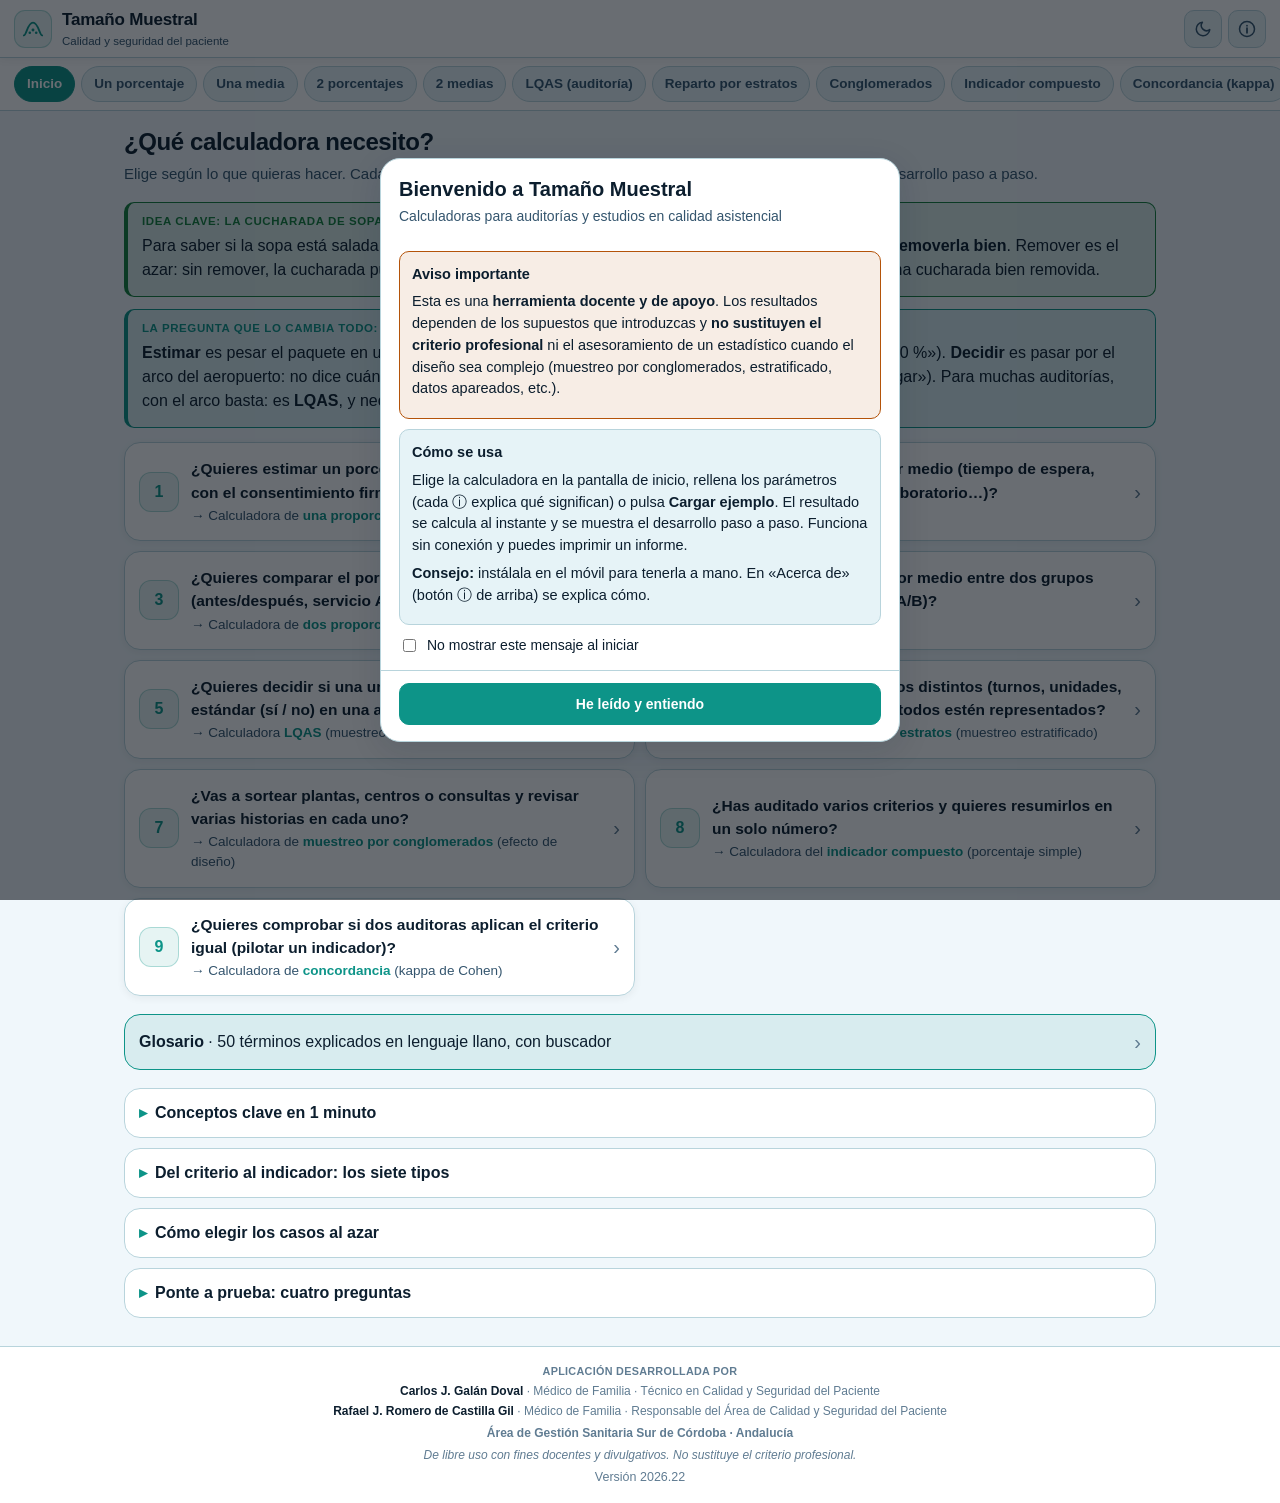
==== tamano-muestral/index.html @ edd91adb "Edición independiente 2026.13 Co-Authored-By: Claude Opus 5.5 <noreply@anthropic.com>" ====
<!DOCTYPE html>
<html lang="es">
<head>
  <meta charset="UTF-8" />
  <meta name="viewport" content="width=device-width, initial-scale=1.0" />
  <meta name="theme-color" content="#0d1b2a" id="meta-theme-color" />
  <meta name="mobile-web-app-capable" content="yes" />
  <meta name="apple-mobile-web-app-capable" content="yes" />
  <meta name="apple-mobile-web-app-status-bar-style" content="black-translucent" />
  <meta name="apple-mobile-web-app-title" content="Tamaño Muestral" />
  <meta name="description" content="Calculadoras de tamaño muestral para auditorías y estudios en calidad asistencial: proporciones, medias, comparación de grupos y LQAS" />
  <link rel="manifest" href="manifest.json" />
  <link rel="icon" type="image/png" sizes="32x32" href="favicon-32.png?v=1" />
  <link rel="icon" type="image/png" sizes="16x16" href="favicon-16.png?v=1" />
  <link rel="apple-touch-icon" href="icon-180.png?v=1" />
  <title>Tamaño Muestral · Calidad asistencial</title>
  <script>
    // Tema antes del primer pintado (evita parpadeo): preferencia guardada o del sistema
    (function () {
      var t = null; try { t = localStorage.getItem("ei-ind-tm-tammuestral-tema"); } catch (e) {}
      if (!t) t = (window.matchMedia && matchMedia("(prefers-color-scheme: dark)").matches) ? "oscuro" : "claro";
      document.documentElement.setAttribute("data-tema", t);
    })();
  </script>
  <link rel="stylesheet" href="styles.css?v=2026.22" />
</head>
<body>

  <header class="app-header">
    <a class="header-brand" href="#/" aria-label="Inicio">
      <span class="header-logo">
        <svg width="22" height="22" viewBox="0 0 24 24" fill="none" aria-hidden="true"><path d="M2 19c3 0 4-14 10-14s7 14 10 14" stroke="currentColor" stroke-width="2" stroke-linecap="round"/><circle cx="12" cy="13" r="1.6" fill="currentColor"/><circle cx="8.5" cy="16" r="1.4" fill="currentColor"/><circle cx="15.5" cy="16" r="1.4" fill="currentColor"/></svg>
      </span>
      <span>
        <span class="header-title">Tamaño Muestral</span>
        <span class="header-subtitle">Calidad y seguridad del paciente</span>
      </span>
    </a>
    <div class="header-actions">
      <button class="icon-btn" id="btn-tema" aria-label="Cambiar entre modo claro y oscuro" title="Modo claro / oscuro">
        <svg width="18" height="18" viewBox="0 0 24 24" fill="none" aria-hidden="true"><path d="M21 12.8A9 9 0 1 1 11.2 3a7 7 0 0 0 9.8 9.8z" stroke="currentColor" stroke-width="2" stroke-linejoin="round"/></svg>
      </button>
      <button class="icon-btn" id="btn-acerca" aria-label="Acerca de" title="Acerca de">
        <svg width="18" height="18" viewBox="0 0 24 24" fill="none" aria-hidden="true"><circle cx="12" cy="12" r="10" stroke="currentColor" stroke-width="2"/><path d="M12 11v6M12 7.5v.01" stroke="currentColor" stroke-width="2.4" stroke-linecap="round"/></svg>
      </button>
    </div>
  </header>

  <nav class="calc-nav" id="calc-nav" aria-label="Calculadoras"></nav>

  <main id="view" class="view" tabindex="-1"></main>

  <footer class="app-footer">
    <span class="autor-titulo">Aplicación desarrollada por</span>
    <span class="autor"><b>Carlos J. Galán Doval</b> · Médico de Familia · Técnico en Calidad y Seguridad del Paciente</span>
    <span class="autor"><b>Rafael J. Romero de Castilla Gil</b> · Médico de Familia · Responsable del Área de Calidad y Seguridad del Paciente</span>
    <span class="autor-area">Área de Gestión Sanitaria Sur de Córdoba · Andalucía</span>
    <span class="autor-uso">De libre uso con fines docentes y divulgativos. No sustituye el criterio profesional.</span>
    <span class="footer-version" id="footer-version"></span>
  </footer>

  <!-- MODAL BIENVENIDA -->
  <div class="modal-overlay" id="modal-bienvenida" hidden>
    <div class="modal" role="dialog" aria-modal="true" aria-labelledby="bienv-titulo">
      <div class="modal-header">
        <h2 id="bienv-titulo">Bienvenido a Tamaño Muestral</h2>
        <p class="modal-sub">Calculadoras para auditorías y estudios en calidad asistencial</p>
      </div>
      <div class="modal-body">
        <div class="modal-bloque modal-bloque--aviso">
          <strong>Aviso importante</strong>
          <p>Esta es una <b>herramienta docente y de apoyo</b>. Los resultados dependen de los supuestos que introduzcas y <b>no sustituyen el criterio profesional</b> ni el asesoramiento de un estadístico cuando el diseño sea complejo (muestreo por conglomerados, estratificado, datos apareados, etc.).</p>
        </div>
        <div class="modal-bloque">
          <strong>Cómo se usa</strong>
          <p>Elige la calculadora en la pantalla de inicio, rellena los parámetros (cada ⓘ explica qué significan) o pulsa <b>Cargar ejemplo</b>. El resultado se calcula al instante y se muestra el desarrollo paso a paso. Funciona sin conexión y puedes imprimir un informe.</p>
          <p><b>Consejo:</b> instálala en el móvil para tenerla a mano. En «Acerca de» (botón ⓘ de arriba) se explica cómo.</p>
        </div>
        <label class="modal-check"><input type="checkbox" id="modal-no-repetir" /> <span>No mostrar este mensaje al iniciar</span></label>
      </div>
      <div class="modal-footer"><button class="btn btn--primary" id="btn-bienv-ok">He leído y entiendo</button></div>
    </div>
  </div>

  <!-- MODAL ACERCA DE -->
  <div class="modal-overlay" id="modal-acerca" hidden>
    <div class="modal" role="dialog" aria-modal="true" aria-labelledby="acerca-titulo">
      <div class="modal-header">
        <h2 id="acerca-titulo">Acerca de Tamaño Muestral</h2>
        <button class="icon-btn modal-close" id="btn-acerca-cerrar" aria-label="Cerrar">✕</button>
      </div>
      <div class="modal-body">
        <p>Aplicación web (PWA) estática, sin dependencias externas y utilizable sin conexión, para calcular el tamaño de muestra necesario en estudios y auditorías de calidad asistencial.</p>
        <div class="modal-bloque">
          <strong>Fórmulas y referencias</strong>
          <ul>
            <li>Una proporción / una media: fórmula con z bilateral y corrección por población finita (Cochran, <i>Sampling Techniques</i>).</li>
            <li>Dos proporciones: Fleiss, Levin y Paik, <i>Statistical Methods for Rates and Proportions</i>, con corrección de continuidad opcional.</li>
            <li>Dos medias: fórmula clásica de comparación de medias con varianza común (Rosner, <i>Fundamentals of Biostatistics</i>).</li>
            <li>LQAS: Lemeshow y Taber, <i>World Health Stat Q</i> 1991; Robertson y Valadez, <i>Soc Sci Med</i> 2006. Distribución binomial (N desconocido) o hipergeométrica (N conocido).</li>
            <li>z: inversa de la normal estándar (algoritmo de Acklam con refinamiento, precisión mejor que 1e-9).</li>
          </ul>
        </div>
        <div class="modal-bloque">
          <strong>Otras herramientas</strong>
          <p>Forma parte de un conjunto de herramientas de calidad y seguridad del paciente. Si quieres conocer las demás, pide información a sus autores.</p>
        </div>
        <div class="modal-bloque modal-bloque--aviso">
          <strong>Limitaciones</strong>
          <p>Se asume muestreo aleatorio simple. Si el muestreo es por conglomerados o estratificado, multiplica por el efecto de diseño o consulta a un estadístico.</p>
        </div>
        <div class="modal-bloque" id="instalar-bloque">
          <strong>Instalar en el móvil o el ordenador</strong>
          <p class="instalada-msg">Ya estás usando la aplicación instalada.</p>
          <ul class="instalar-lista">
            <li><b>iPhone o iPad</b> (Safari): pulsa el botón <b>Compartir</b> (el cuadrado con una flecha hacia arriba) y elige <b>«Añadir a pantalla de inicio»</b>.</li>
            <li><b>Android</b> (Chrome): abre el menú <b>⋮</b> y elige <b>«Instalar aplicación»</b> o «Añadir a pantalla de inicio».</li>
            <li><b>Ordenador</b> (Chrome o Edge): pulsa el icono de instalar que aparece a la derecha de la barra de direcciones.</li>
          </ul>
          <p>Una vez instalada se abre como una app más y <b>funciona sin conexión</b>.</p>
          <button type="button" class="btn btn--primary" id="btn-instalar" hidden>Instalar ahora</button>
        </div>
        <div class="modal-bloque">
          <strong>Historial de versiones</strong>
          <div id="historial-versiones"></div>
        </div>
        <p class="about-version" id="about-version"></p>
        <div class="about-credit">
          <span class="autor-titulo">Aplicación desarrollada por</span>
          <span class="autor"><b>Carlos J. Galán Doval</b> · Médico de Familia · Técnico en Calidad y Seguridad del Paciente</span>
          <span class="autor"><b>Rafael J. Romero de Castilla Gil</b> · Médico de Familia · Responsable del Área de Calidad y Seguridad del Paciente</span>
          <span class="autor-area">Área de Gestión Sanitaria Sur de Córdoba · Andalucía</span>
          <span class="autor-uso">De libre uso con fines docentes y divulgativos. No sustituye el criterio profesional.</span>
        </div>
      </div>
    </div>
  </div>

  <!-- MODAL NOVEDADES (tras actualizar) -->
  <div class="modal-overlay" id="modal-novedades" hidden>
    <div class="modal" role="dialog" aria-modal="true" aria-labelledby="novedades-titulo">
      <div class="modal-header">
        <h2 id="novedades-titulo">Tamaño Muestral se ha actualizado</h2>
        <p class="modal-sub" id="novedades-sub">Esto es lo nuevo</p>
      </div>
      <div class="modal-body" id="novedades-body"></div>
      <div class="modal-footer"><button class="btn btn--primary" id="btn-novedades-ok">Entendido</button></div>
    </div>
  </div>

  <script src="stats.js?v=2026.22"></script>
  <script src="app.js?v=2026.22"></script>
</body>
</html>
---- tamano-muestral/styles.css ----
/* ============================================================
   styles.css — Tamaño Muestral
   Tokens y paleta heredados de DosisPed. Móvil primero (360 px).
   Tema: html[data-tema="claro|oscuro"] (por defecto el del sistema, ver index.html)
   ============================================================ */

:root {
  --bg: #f0f7fb; --bg-2: #ffffff; --bg-3: #e6f3f7; --bg-4: #d4e8ef;
  --border: #b8d4dc; --border-lite: #9bbfca;
  --cyan: #0d9488; --cyan-dim: rgba(13,148,136,.10); --cyan-glow: rgba(13,148,136,.28);
  --green: #15803d; --green-dim: rgba(21,128,61,.10);
  --amber: #b45309; --amber-dim: rgba(180,83,9,.10);
  --red: #be123c; --red-dim: rgba(190,18,60,.08);
  --pink: #be185d;
  --text-1: #0c1e2e; --text-2: #34556e; --text-3: #607c92;
  --radius: 10px; --radius-lg: 16px;
  --font: -apple-system, BlinkMacSystemFont, "Inter", "Segoe UI", Roboto, Helvetica, Arial, sans-serif;
  --mono: ui-monospace, "SF Mono", "JetBrains Mono", Menlo, Consolas, monospace;
  --shadow: 0 8px 32px rgba(13,27,42,.12); --shadow-sm: 0 2px 8px rgba(13,27,42,.06);
  --header-h: 58px;
}
:root[data-tema="oscuro"] {
  --bg: #0d1b2a; --bg-2: #142535; --bg-3: #1b3145; --bg-4: #234058;
  --border: #2d4761; --border-lite: #3f5e80;
  --cyan: #2dd4bf; --cyan-dim: rgba(45,212,191,.13); --cyan-glow: rgba(45,212,191,.32);
  --green: #4ade80; --green-dim: rgba(74,222,128,.13);
  --amber: #fbbf24; --amber-dim: rgba(251,191,36,.13);
  --red: #fb7185; --red-dim: rgba(251,113,133,.13);
  --pink: #f472b6;
  --text-1: #e6f0fa; --text-2: #8fb1ce; --text-3: #6f8fa8;
  --shadow: 0 8px 32px rgba(0,0,0,.5); --shadow-sm: 0 2px 8px rgba(0,0,0,.3);
}

* { box-sizing: border-box; -webkit-tap-highlight-color: transparent; }
html { -webkit-text-size-adjust: 100%; }
body { margin: 0; background: var(--bg); color: var(--text-1); font-family: var(--font); font-size: 16px; line-height: 1.5; min-height: 100vh; display: flex; flex-direction: column; }
[hidden] { display: none !important; }
button { font-family: inherit; cursor: pointer; }
h1, h2, h3 { line-height: 1.25; margin: 0; }
a { color: var(--cyan); }

/* ---------- Header ---------- */
.app-header { position: sticky; top: 0; z-index: 30; height: var(--header-h); padding: 0 14px; padding-top: env(safe-area-inset-top); display: flex; align-items: center; justify-content: space-between; gap: 8px; background: var(--bg-2); border-bottom: 1px solid var(--border); box-shadow: var(--shadow-sm); }
.header-brand { display: flex; align-items: center; gap: 10px; text-decoration: none; color: var(--text-1); min-width: 0; }
.header-logo { width: 38px; height: 38px; flex: none; display: grid; place-items: center; border-radius: 11px; background: var(--cyan-dim); color: var(--cyan); border: 1px solid var(--cyan-glow); }
.header-title { display: block; font-weight: 800; font-size: 17px; letter-spacing: -.2px; }
.header-subtitle { display: block; font-size: 11.5px; color: var(--text-2); white-space: nowrap; overflow: hidden; text-overflow: ellipsis; }
.header-actions { display: flex; gap: 6px; }
.icon-btn { width: 38px; height: 38px; display: grid; place-items: center; border-radius: 10px; border: 1px solid var(--border); background: var(--bg-3); color: var(--text-2); font-size: 16px; }
.icon-btn:hover { color: var(--cyan); border-color: var(--cyan); }

/* ---------- Navegación entre calculadoras ---------- */
.calc-nav { display: flex; gap: 6px; overflow-x: auto; padding: 8px 14px; background: var(--bg-2); border-bottom: 1px solid var(--border); scrollbar-width: none; }
.calc-nav::-webkit-scrollbar { display: none; }
.calc-nav a { flex: none; padding: 7px 12px; border-radius: 999px; font-size: 13.5px; font-weight: 600; text-decoration: none; color: var(--text-2); background: var(--bg-3); border: 1px solid var(--border); white-space: nowrap; }
.calc-nav a.active { background: var(--cyan); color: #fff; border-color: var(--cyan); }
:root[data-tema="oscuro"] .calc-nav a.active { color: #06231f; }

/* ---------- Vista ---------- */
.view { flex: 1; width: 100%; max-width: 1060px; margin: 0 auto; padding: 16px 14px 28px; outline: none; }
.app-footer { padding: 16px 16px calc(16px + env(safe-area-inset-bottom)); text-align: center; font-size: 12px; color: var(--text-3); border-top: 1px solid var(--border); background: var(--bg-2); }

.page-title { font-size: 24px; font-weight: 800; letter-spacing: -.4px; }
.page-lead { color: var(--text-2); margin: 6px 0 16px; font-size: 15px; }

/* ---------- Inicio ---------- */
.guide { display: grid; gap: 10px; }
.guide-card { display: flex; gap: 12px; align-items: center; text-decoration: none; color: var(--text-1); padding: 14px; background: var(--bg-2); border: 1px solid var(--border); border-radius: var(--radius-lg); box-shadow: var(--shadow-sm); transition: border-color .15s, transform .1s; }
.guide-card:hover { border-color: var(--cyan); }
.guide-card:active { transform: scale(.99); }
.guide-num { flex: none; width: 40px; height: 40px; border-radius: 12px; display: grid; place-items: center; font-weight: 800; background: var(--cyan-dim); color: var(--cyan); border: 1px solid var(--cyan-glow); }
.guide-q { font-weight: 700; font-size: 15.5px; }
.guide-a { font-size: 13.5px; color: var(--text-2); margin-top: 2px; }
.guide-a b { color: var(--cyan); }
.guide-go { margin-left: auto; color: var(--text-3); font-size: 20px; }
@media (min-width: 720px) { .guide { grid-template-columns: 1fr 1fr; } }

.glossary { margin-top: 18px; }

/* ---------- Tarjetas / bloques ---------- */
.card { background: var(--bg-2); border: 1px solid var(--border); border-radius: var(--radius-lg); padding: 14px; box-shadow: var(--shadow-sm); }
.intro { margin: 12px 0; display: grid; gap: 8px; }
.intro p { margin: 0; font-size: 14.5px; color: var(--text-2); }
.intro b { color: var(--text-1); }
.toolbar { display: flex; flex-wrap: wrap; gap: 8px; margin: 12px 0; }

.btn { padding: 10px 14px; border-radius: 10px; border: 1px solid var(--border-lite); background: var(--bg-2); color: var(--text-1); font-weight: 600; font-size: 14px; min-height: 42px; }
.btn:hover { border-color: var(--cyan); color: var(--cyan); }
.btn--primary { background: var(--cyan); border-color: var(--cyan); color: #fff; }
.btn--primary:hover { color: #fff; filter: brightness(1.08); }
:root[data-tema="oscuro"] .btn--primary { color: #06231f; }
:root[data-tema="oscuro"] .btn--primary:hover { color: #06231f; }
.btn--ghost { background: transparent; }

details.gloss, details.steps { background: var(--bg-2); border: 1px solid var(--border); border-radius: var(--radius-lg); }
details > summary { cursor: pointer; padding: 12px 14px; font-weight: 700; list-style: none; display: flex; align-items: center; gap: 8px; }
details > summary::-webkit-details-marker { display: none; }
details > summary::before { content: "▸"; color: var(--cyan); transition: transform .15s; }
details[open] > summary::before { transform: rotate(90deg); }
.gloss-body { padding: 0 14px 12px; font-size: 14px; color: var(--text-2); }
.gloss-body dt { font-weight: 700; color: var(--text-1); margin-top: 8px; }
.gloss-body dd { margin: 0; }

/* ---------- Layout calculadora ---------- */
.calc-grid { display: grid; grid-template-columns: minmax(0, 1fr); gap: 14px; }
.calc-grid > * { min-width: 0; }
@media (min-width: 900px) {
  .calc-grid { grid-template-columns: minmax(340px, 440px) minmax(0, 1fr); align-items: start; }
  .calc-result-col { position: sticky; top: calc(var(--header-h) + 62px); }
}

.field { padding: 12px 0; border-bottom: 1px dashed var(--border); }
.field:last-of-type { border-bottom: 0; }
.field-head { display: flex; align-items: center; gap: 6px; margin-bottom: 6px; }
.field-label { font-weight: 700; font-size: 14.5px; }
.field-opt { font-weight: 500; font-size: 12px; color: var(--text-3); }
.info-btn { width: 24px; height: 24px; border-radius: 50%; border: 1px solid var(--border-lite); background: var(--bg-3); color: var(--cyan); font-size: 13px; font-weight: 700; line-height: 1; padding: 0; }
.info-btn[aria-expanded="true"] { background: var(--cyan); color: #fff; border-color: var(--cyan); }
.help { margin: 0 0 8px; padding: 9px 11px; font-size: 13.5px; color: var(--text-2); background: var(--cyan-dim); border-left: 3px solid var(--cyan); border-radius: 6px; }

.input-wrap { display: flex; align-items: stretch; border: 1.5px solid var(--border-lite); border-radius: 10px; background: var(--bg); overflow: hidden; }
.input-wrap:focus-within { border-color: var(--cyan); box-shadow: 0 0 0 3px var(--cyan-glow); }
.input-wrap.invalid { border-color: var(--red); }
.input-wrap input { flex: 1; min-width: 0; padding: 11px 12px; border: 0; outline: 0; background: transparent; color: var(--text-1); font: 600 18px var(--font); }
.input-unit { display: grid; place-items: center; padding: 0 12px; color: var(--text-3); font-size: 13.5px; background: var(--bg-3); border-left: 1px solid var(--border); white-space: nowrap; }
.quick { display: flex; flex-wrap: wrap; gap: 6px; margin-top: 8px; }
.chip { padding: 6px 12px; border-radius: 999px; border: 1px solid var(--border-lite); background: var(--bg-3); color: var(--text-2); font-size: 13.5px; font-weight: 600; min-height: 34px; }
.chip.active { background: var(--cyan); border-color: var(--cyan); color: #fff; }
:root[data-tema="oscuro"] .chip.active { color: #06231f; }
.chip--accent { border-color: var(--cyan); color: var(--cyan); }
.seg { display: flex; border: 1.5px solid var(--border-lite); border-radius: 10px; overflow: hidden; }
.seg button { flex: 1; padding: 10px 8px; border: 0; background: var(--bg); color: var(--text-2); font-weight: 600; font-size: 14px; }
.seg button + button { border-left: 1px solid var(--border-lite); }
.seg button.active { background: var(--cyan); color: #fff; }
:root[data-tema="oscuro"] .seg button.active { color: #06231f; }
.check { display: flex; gap: 10px; align-items: center; font-weight: 600; font-size: 14.5px; cursor: pointer; }
.check input { width: 20px; height: 20px; accent-color: var(--cyan); }

.minibar { position: sticky; bottom: 0; margin: 10px -14px -14px; padding: 10px 14px; display: flex; justify-content: space-between; align-items: center; gap: 10px; background: var(--cyan); color: #fff; border-radius: 0 0 var(--radius-lg) var(--radius-lg); font-weight: 700; border: 0; width: calc(100% + 28px); text-align: left; font-size: 15px; }
:root[data-tema="oscuro"] .minibar { color: #06231f; }
.minibar .mb-val { font-size: 22px; font-weight: 800; }
@media (min-width: 900px) { .minibar { display: none; } }

/* ---------- Resultado ---------- */
.result-card { padding: 18px 16px; text-align: center; border-radius: var(--radius-lg); border: 1px solid var(--cyan-glow); background: linear-gradient(160deg, var(--cyan-dim), var(--bg-2)); box-shadow: var(--shadow-sm); }
.res-label { font-size: 13px; text-transform: uppercase; letter-spacing: .6px; color: var(--text-2); font-weight: 700; }
.res-big { font-size: 56px; font-weight: 800; color: var(--cyan); line-height: 1.1; letter-spacing: -1px; margin: 4px 0; font-variant-numeric: tabular-nums; }
.res-sub { color: var(--text-2); font-size: 14px; }
.extras { display: flex; flex-wrap: wrap; justify-content: center; gap: 8px; margin-top: 12px; }
.extra { padding: 6px 12px; border-radius: 10px; background: var(--bg-2); border: 1px solid var(--border); font-size: 13px; color: var(--text-2); }
.extra b { color: var(--text-1); font-size: 15px; }
.interp { margin: 12px 0; padding: 12px 14px; border-radius: var(--radius); background: var(--green-dim); border-left: 4px solid var(--green); font-size: 15px; }
.warn { margin: 8px 0; padding: 10px 12px; border-radius: var(--radius); background: var(--amber-dim); border-left: 4px solid var(--amber); font-size: 14px; }
.note { margin: 8px 0; padding: 10px 12px; border-radius: var(--radius); background: var(--cyan-dim); border-left: 4px solid var(--cyan); font-size: 14px; color: var(--text-2); }
.error-box { padding: 14px; border-radius: var(--radius-lg); background: var(--red-dim); border: 1px solid var(--red); color: var(--text-1); font-size: 14.5px; }
.error-box ul { margin: 6px 0 0; padding-left: 20px; }
.placeholder-box { padding: 24px 14px; text-align: center; color: var(--text-3); border: 1.5px dashed var(--border-lite); border-radius: var(--radius-lg); }

.steps-body { padding: 0 14px 14px; }
.steps-body ol { margin: 0; padding-left: 22px; display: grid; grid-template-columns: minmax(0, 1fr); gap: 12px; }
.steps-body li::marker { color: var(--cyan); font-weight: 700; }
.step-t { font-weight: 700; margin-bottom: 4px; }
.formula { font-family: var(--mono); font-size: 13.5px; background: var(--bg-3); border: 1px solid var(--border); border-radius: 8px; padding: 7px 10px; margin: 4px 0; overflow-x: auto; white-space: pre-wrap; }
@media (max-width: 480px) { .formula { font-size: 12.5px; padding: 6px 8px; } }
.step-note { font-size: 13.5px; color: var(--text-2); margin-top: 4px; }
.table-wrap { overflow-x: auto; }
table.mini { border-collapse: collapse; font-size: 13.5px; width: 100%; }
table.mini th, table.mini td { padding: 5px 8px; border-bottom: 1px solid var(--border); text-align: right; }
table.mini th:first-child, table.mini td:first-child { text-align: left; }
table.mini tr.sel { background: var(--cyan-dim); font-weight: 700; }

/* ---------- Explicado fácil (cajas como las del tema del curso) ---------- */
.box { margin: 12px 0; padding: 10px 14px; border-radius: var(--radius); border: 1px solid var(--border); border-left-width: 4px; background: var(--bg-2); }
.box p { margin: 4px 0; }
.box-tag { display: block; font-size: 11.5px; font-weight: 800; letter-spacing: .6px; text-transform: uppercase; margin-bottom: 2px; }
.box--idea { background: var(--green-dim); border-color: var(--green); }
.box--idea .box-tag { color: var(--green); }
.box--trampa { background: var(--amber-dim); border-color: var(--amber); }
.box--trampa .box-tag { color: var(--amber); }
.box--practica { background: var(--cyan-dim); border-color: var(--cyan); }
.box--practica .box-tag { color: var(--cyan); }
.box--ejemplo { background: var(--bg-3); border-color: var(--text-3); }
.box--ejemplo .box-tag { color: var(--text-2); }
.box .formula { margin: 6px 0; }
details.facil { margin: 0 0 14px; background: var(--bg-2); border: 1px solid var(--border); border-radius: var(--radius-lg); }
.facil-body { padding: 0 14px 12px; font-size: 14.5px; }
.facil-body h3 { font-size: 15.5px; margin: 14px 0 6px; }
.facil-body ul, .facil-body ol { padding-left: 20px; margin: 6px 0; }
.facil-body li + li { margin-top: 4px; }
table.facil-tabla td, table.facil-tabla th { text-align: left; vertical-align: top; }
.antes { margin: 6px 0 14px; }
.home-gloss + .home-gloss, .glossary details + details { margin-top: 10px; }

/* ---------- Semáforo LQAS ---------- */
.semaforo { display: grid; grid-template-columns: minmax(0, 1fr) minmax(0, 1fr); gap: 8px; margin: 12px 0; }
.sem { display: flex; gap: 10px; align-items: center; padding: 10px 12px; border-radius: var(--radius); border: 1px solid var(--border); background: var(--bg-2); }
.sem b { display: block; font-size: 15px; }
.sem span:not(.sem-luz) { font-size: 13px; color: var(--text-2); }
.sem-luz { flex: none; width: 22px; height: 22px; border-radius: 50%; }
.sem--verde { border-color: var(--green); background: var(--green-dim); }
.sem--verde .sem-luz { background: var(--green); box-shadow: 0 0 0 4px var(--green-dim); }
.sem--rojo { border-color: var(--red); background: var(--red-dim); }
.sem--rojo .sem-luz { background: var(--red); box-shadow: 0 0 0 4px var(--red-dim); }
@media (max-width: 420px) { .semaforo { grid-template-columns: minmax(0, 1fr); } }

/* ---------- Indicador compuesto ---------- */
.cmp-row { padding: 10px; margin: 8px 0; border: 1px solid var(--border); border-radius: var(--radius); background: var(--bg-3); }
.cmp-row-head { display: flex; gap: 8px; align-items: center; }
.cmp-num { flex: none; width: 24px; height: 24px; display: grid; place-items: center; border-radius: 50%; background: var(--cyan); color: #fff; font-size: 13px; font-weight: 800; }
:root[data-tema="oscuro"] .cmp-num { color: #06231f; }
.cmp-nom { flex: 1; min-width: 0; padding: 8px 10px; border: 1.5px solid var(--border-lite); border-radius: 8px; background: var(--bg); color: var(--text-1); font: 600 15px var(--font); }
.cmp-del { flex: none; width: 32px; height: 32px; }
.cmp-nums { display: grid; grid-template-columns: minmax(0, 1fr) minmax(0, 1fr); gap: 8px; margin-top: 8px; }
.cmp-nums label { display: grid; gap: 3px; font-size: 12.5px; color: var(--text-2); font-weight: 600; }
.cmp-nums input { width: 100%; padding: 8px 10px; border: 1.5px solid var(--border-lite); border-radius: 8px; background: var(--bg); color: var(--text-1); font: 700 17px var(--font); }
.cmp-in:focus { outline: none; border-color: var(--cyan); box-shadow: 0 0 0 3px var(--cyan-glow); }
.input-wrap .cmp-in { flex: 1; min-width: 0; padding: 11px 12px; border: 0; background: transparent; color: var(--text-1); font: 600 18px var(--font); box-shadow: none; }
.cmp-add { width: 100%; margin-top: 4px; }
.cmp-bars { display: grid; gap: 12px; margin-top: 8px; }
.cmp-bar-top { display: flex; justify-content: space-between; gap: 10px; font-size: 14px; }
.cmp-track { position: relative; height: 12px; margin: 5px 0 3px; border-radius: 999px; background: var(--bg-3); border: 1px solid var(--border); }
.cmp-fill { height: 100%; border-radius: 999px; background: var(--cyan); }
.cmp-bar--flojo .cmp-fill { background: var(--amber); }
.cmp-bar--flojo .cmp-bar-top b { color: var(--amber); }
.cmp-mark { position: absolute; top: -4px; bottom: -4px; width: 2px; background: var(--text-1); }
.cmp-bar-sub { font-size: 12.5px; color: var(--text-3); }

/* ---------- Ponte a prueba ---------- */
.quiz-q + .quiz-q { margin-top: 14px; padding-top: 12px; border-top: 1px dashed var(--border); }
.quiz-q p { margin: 4px 0 8px; color: var(--text-1); }
.quiz-o { display: block; width: 100%; text-align: left; margin: 6px 0; padding: 9px 12px; border-radius: 10px; border: 1.5px solid var(--border-lite); background: var(--bg); color: var(--text-1); font: 600 14px var(--font); cursor: pointer; }
.quiz-o--ok { border-color: var(--green); background: var(--green-dim); }
.quiz-o--mal { border-color: var(--red); background: var(--red-dim); }
.quiz-fb { padding: 8px 10px; border-radius: 8px; background: var(--bg-3); font-size: 14px; }

/* ---------- Tabla de consulta exacta ---------- */
details.tabla-exacta { margin-top: 14px; }
.seg--tabla { margin: 10px 0; }
.seg--tabla button { font-size: 13px; padding: 9px 6px; }
.tabla-te { width: auto; min-width: 100%; font-size: 13px; }
.tabla-te th, .tabla-te td { text-align: center !important; padding: 3px 4px; white-space: nowrap; }
.tabla-te tbody th, .tabla-te .te-esq { position: sticky; left: 0; z-index: 1; background: var(--bg-2); text-align: left !important; }
.tabla-te .te-esq { font-size: 11.5px; white-space: normal; min-width: 76px; }
.te-celda { border: 0; background: transparent; color: var(--text-1); font: 600 13px var(--font); padding: 4px 6px; border-radius: 6px; cursor: pointer; font-variant-numeric: tabular-nums; }
.te-celda:hover, .te-celda:focus-visible { background: var(--cyan-dim); outline: none; }
.te-sel { background: var(--amber-dim); }
.te-sel .te-celda { color: var(--amber); font-weight: 800; }
.te-vacia { color: var(--text-3); }

/* ---------- Ya tengo los resultados ---------- */
.analisis { margin-top: 14px; }
.an-titulo { font-size: 18px; margin: 0 0 4px; }
.an-intro { margin: 0 0 10px; font-size: 14px; color: var(--text-2); }
.an-campos { display: grid; grid-template-columns: repeat(auto-fit, minmax(140px, 1fr)); gap: 10px; margin-bottom: 10px; }
.an-campo { display: grid; gap: 4px; font-size: 13px; font-weight: 600; color: var(--text-2); }
.an-campo input { width: 100%; padding: 10px 12px; border: 1.5px solid var(--border-lite); border-radius: 10px; background: var(--bg); color: var(--text-1); font: 700 18px var(--font); }
.an-campo input:focus { outline: none; border-color: var(--cyan); box-shadow: 0 0 0 3px var(--cyan-glow); }
.an-sem { display: flex; gap: 12px; align-items: center; margin: 10px 0; padding: 12px 14px; border-radius: var(--radius); border: 2px solid var(--border); }
.an-sem b { display: block; font-size: 16px; }
.an-sem span:not(.sem-luz) { font-size: 13.5px; color: var(--text-2); }
.an-sem .sem-luz { width: 28px; height: 28px; }
.an-sem--verde { border-color: var(--green); background: var(--green-dim); }
.an-sem--verde .sem-luz { background: var(--green); box-shadow: 0 0 0 5px var(--green-dim); }
.an-sem--rojo { border-color: var(--red); background: var(--red-dim); }
.an-sem--rojo .sem-luz { background: var(--red); box-shadow: 0 0 0 5px var(--red-dim); }
.an-sem--gris { border-color: var(--amber); background: var(--amber-dim); }
.an-sem--gris .sem-luz { background: var(--amber); box-shadow: 0 0 0 5px var(--amber-dim); }
.an-res { text-align: center; padding: 10px; border-radius: var(--radius); background: var(--bg-3); border: 1px solid var(--border); }
.an-res-big { font-size: 40px; font-weight: 800; color: var(--cyan); line-height: 1.1; }
.an-ic { margin-top: 4px; font-size: 15px; }
.an-frase { margin: 10px 0; padding: 10px 14px; border-radius: var(--radius); border: 1px dashed var(--cyan); background: var(--cyan-dim); }
.an-frase .box-tag { color: var(--cyan); }
.an-frase p { margin: 4px 0 0; font-style: italic; }
body.ver-informe .an-vacio { display: none; }
.cmp-nums--1 { grid-template-columns: minmax(0, 1fr); }
.sorteo-estrato { margin: 12px 0 0; font-size: 14px; }
.kappa-tabla th, .kappa-tabla td { text-align: center !important; }
.kappa-tabla tbody th { text-align: left !important; }
.kap-si { background: var(--green-dim); font-weight: 800; }
.kap-no { background: var(--amber-dim); font-weight: 800; }
/* Instalar */
.instalar-lista { margin: 6px 0; padding-left: 20px; }
.instalar-lista li + li { margin-top: 4px; }
.instalada-msg { display: none; font-weight: 700; color: var(--green); }
#instalar-bloque.instalada .instalada-msg { display: block; }
#instalar-bloque.instalada .instalar-lista, #instalar-bloque.instalada .instalar-lista + p { display: none; }

/* ---------- Glosario ---------- */
.glos-buscar { margin: 12px 0 4px; }
.glos-buscar input { flex: 1; min-width: 0; padding: 12px 14px; border: 0; outline: 0; background: transparent; color: var(--text-1); font: 600 16px var(--font); }
.glos-lista { margin: 8px 0 0; display: grid; gap: 8px; }
.glos-item { padding: 10px 14px; border-radius: var(--radius); background: var(--bg-2); border: 1px solid var(--border); }
.glos-item dt { font-weight: 800; color: var(--text-1); }
.glos-item dd { margin: 3px 0 0; color: var(--text-2); font-size: 14.5px; }
.glos-link { white-space: nowrap; font-weight: 700; color: var(--cyan); text-decoration: none; }
.glos-portada { display: flex; justify-content: space-between; align-items: center; gap: 10px; margin: 18px 0 0; padding: 12px 14px; border-radius: var(--radius-lg); border: 1.5px solid var(--cyan); background: var(--cyan-dim); color: var(--text-1); text-decoration: none; }

/* ---------- Sorteo ---------- */
.sorteo .toolbar { margin: 8px 0 0; }
.sorteo-nums { font: 600 15px var(--mono); line-height: 1.7; margin: 10px 0 4px; padding: 8px 10px; background: var(--bg-3); border-radius: 8px; border: 1px solid var(--border); }

.chart-card { margin: 12px 0; padding: 12px; background: var(--bg-2); border: 1px solid var(--border); border-radius: var(--radius-lg); }
.chart-card h3 { font-size: 15px; margin-bottom: 4px; }
.chart-card p { margin: 6px 0 0; font-size: 13px; color: var(--text-2); }
svg.oc { width: 100%; max-width: 520px; margin: 0 auto; height: auto; display: block; }
svg.oc .grid { stroke: var(--border); stroke-width: 1; }
svg.oc .axis-t { fill: var(--text-3); font: 11px var(--font); }
svg.oc .curve { fill: none; stroke: var(--cyan); stroke-width: 3; stroke-linejoin: round; }
svg.oc .mark-l { stroke: var(--red); stroke-dasharray: 4 3; stroke-width: 1.5; }
svg.oc .mark-u { stroke: var(--green); stroke-dasharray: 4 3; stroke-width: 1.5; }
svg.oc .pt-l { fill: var(--red); } svg.oc .pt-u { fill: var(--green); }
svg.oc .lbl-l { fill: var(--red); font: 700 11px var(--font); }
svg.oc .lbl-u { fill: var(--green); font: 700 11px var(--font); }

.print-only { display: none; }

/* ---------- Modales ---------- */
.modal-overlay { position: fixed; inset: 0; z-index: 100; background: rgba(5,12,20,.6); display: flex; align-items: center; justify-content: center; padding: 14px; }
.modal { width: 100%; max-width: 520px; max-height: 92vh; display: flex; flex-direction: column; background: var(--bg-2); border: 1px solid var(--border); border-radius: 20px; box-shadow: var(--shadow); overflow: hidden; }
.modal-header { position: relative; padding: 18px 18px 10px; }
.modal-header h2 { font-size: 20px; padding-right: 36px; }
.modal-sub { margin: 4px 0 0; color: var(--text-2); font-size: 14px; }
.modal-close { position: absolute; top: 12px; right: 12px; }
.modal-body { padding: 4px 18px 14px; overflow-y: auto; font-size: 14.5px; }
.modal-body p { margin: 6px 0; }
.modal-body ul { margin: 6px 0; padding-left: 20px; }
.modal-bloque { margin: 10px 0; padding: 12px; border-radius: var(--radius); background: var(--bg-3); border: 1px solid var(--border); }
.modal-bloque--aviso { background: var(--amber-dim); border-color: var(--amber); }
.modal-check { display: flex; gap: 8px; align-items: center; font-size: 14px; margin-top: 8px; }
.modal-footer { padding: 12px 18px 16px; border-top: 1px solid var(--border); }
.modal-footer .btn { width: 100%; }
.about-version, .footer-version { color: var(--text-3); font-size: 12.5px; }
.footer-version { display: block; margin-top: 4px; }
.version-item + .version-item { margin-top: 10px; padding-top: 10px; border-top: 1px dashed var(--border); }
.version-cab { display: flex; flex-wrap: wrap; justify-content: space-between; gap: 4px 10px; align-items: baseline; }
.version-tag { font-size: 12px; color: var(--text-3); white-space: nowrap; }
.version-item ul { margin: 6px 0 0; padding-left: 20px; font-size: 13.5px; color: var(--text-2); }
.version-item li + li { margin-top: 3px; }
.update-banner { position: fixed; left: 50%; bottom: calc(18px + env(safe-area-inset-bottom)); transform: translateX(-50%); z-index: 9999; display: flex; gap: 12px; align-items: center; max-width: calc(100vw - 32px); padding: 10px 12px 10px 18px; border-radius: 999px; background: var(--cyan); color: #fff; font-weight: 700; font-size: 14.5px; box-shadow: 0 8px 24px rgba(0,0,0,.3); white-space: nowrap; }
.update-banner button { border: 1px solid rgba(255,255,255,.4); background: rgba(255,255,255,.22); color: inherit; border-radius: 999px; padding: 6px 14px; font-weight: 800; font-size: 14px; cursor: pointer; }
:root[data-tema="oscuro"] .update-banner { color: #06231f; }
:root[data-tema="oscuro"] .update-banner button { border-color: rgba(0,0,0,.25); background: rgba(0,0,0,.12); }
.about-credit { margin-top: 12px; padding-top: 10px; border-top: 1px solid var(--border); color: var(--text-2); font-size: 13.5px; }
/* Autoría: una línea por autor, el área común y el aviso de uso */
.autor-titulo, .autor, .autor-area, .autor-uso { display: block; }
.autor-titulo { font-size: .9em; letter-spacing: .3px; text-transform: uppercase; font-weight: 700; margin-bottom: 3px; }
.autor + .autor { margin-top: 2px; }
.autor b { color: var(--text-1); }
.autor-area { margin-top: 4px; font-weight: 600; }
.autor-uso { margin-top: 4px; font-style: italic; }
.app-footer .autor-titulo, .app-footer .autor, .app-footer .autor-area { line-height: 1.5; }

/* ---------- Impresión ---------- */
/* ---------- Vista «Ver informe» (mismo aspecto que el impreso, en pantalla) ---------- */
.informe-only { display: none; }
body.ver-informe { --bg: #fff; --bg-2: #fff; --bg-3: #f3f6f8; --border: #bbb; --border-lite: #bbb; --text-1: #000; --text-2: #222; --text-3: #444; --cyan: #0b6f66; --cyan-dim: #eef7f6; --cyan-glow: rgba(11,111,102,.25); --green-dim: #f1f8f2; --red: #be123c; --red-dim: #fdf0f3; --green: #15803d; --amber: #b45309; --amber-dim: #fbf5ea; --shadow-sm: none; background: #dfe5e9; color: #000; }
body.ver-informe .app-header, body.ver-informe .calc-nav, body.ver-informe .toolbar, body.ver-informe .info-btn, body.ver-informe .help, body.ver-informe .quick, body.ver-informe .minibar, body.ver-informe .field-form, body.ver-informe .app-footer, body.ver-informe .no-print, body.ver-informe .page-title, body.ver-informe .intro { display: none !important; }
body.ver-informe .informe-only { display: flex; }
body.ver-informe .print-only { display: block; }
body.ver-informe .view { max-width: 820px; margin: 0 auto 28px; padding: 0 28px 24px; background: #fff; box-shadow: 0 4px 24px rgba(0,0,0,.15); }
body.ver-informe .calc-grid { display: block; }
body.ver-informe .calc-result-col { position: static; }
body.ver-informe .result-card { background: #fff; border: 2px solid #0b6f66; box-shadow: none; }
body.ver-informe details.steps { box-shadow: none; }
body.ver-informe details.steps > summary::before { display: none; }
body.ver-informe svg.oc { max-width: 480px; }
body.ver-informe .print-head { border-bottom: 2px solid #0b6f66; padding-bottom: 6px; margin: 4px 0 12px; }
body.ver-informe .print-head h1 { font-size: 24px; }
body.ver-informe .print-head p { margin: 2px 0 0; font-size: 13px; color: #444; }
body.ver-informe table.params { width: 100%; border-collapse: collapse; margin: 8px 0 14px; }
body.ver-informe table.params td { border-bottom: 1px solid #ccc; padding: 3px 6px; }
body.ver-informe table.params td:last-child { text-align: right; font-weight: 700; }
body.ver-informe .print-foot { margin-top: 18px; padding-top: 6px; border-top: 1px solid #999; font-size: 12px; color: #444; }
.informe-bar { position: sticky; top: 0; z-index: 20; justify-content: space-between; gap: 10px; margin: 0 -28px 14px; padding: calc(10px + env(safe-area-inset-top)) 16px 10px; background: #0d1b2a; }
.informe-bar .btn { min-height: 40px; }
.informe-bar .btn--primary { background: #2dd4bf; border-color: #2dd4bf; color: #06231f; }
.informe-bar .btn:not(.btn--primary) { background: transparent; color: #fff; border-color: rgba(255,255,255,.4); }
@media (max-width: 600px) { body.ver-informe .view { padding: 0 14px 18px; margin-bottom: 0; } .informe-bar { margin: 0 -14px 12px; } }
.toast { position: fixed; left: 50%; bottom: calc(24px + env(safe-area-inset-bottom)); transform: translateX(-50%); z-index: 9999; max-width: calc(100vw - 32px); padding: 10px 16px; border-radius: 12px; background: #0d1b2a; color: #fff; font-weight: 600; font-size: 14px; box-shadow: 0 8px 24px rgba(0,0,0,.3); text-align: center; }

@media print {
  :root, :root[data-tema="oscuro"] { --bg: #fff; --bg-2: #fff; --bg-3: #f3f6f8; --border: #bbb; --text-1: #000; --text-2: #222; --text-3: #444; --cyan: #0b6f66; --cyan-dim: #eef7f6; --green-dim: #f1f8f2; --red: #be123c; --green: #15803d; --amber: #b45309; --amber-dim: #fbf5ea; --shadow-sm: none; }
  body { background: #fff; font-size: 11.5pt; display: block; }
  .app-header, .calc-nav, .toolbar, .info-btn, .help, .quick, .minibar, .modal-overlay, .field-form, .app-footer, .no-print { display: none !important; }
  .print-only { display: block; }
  .view { max-width: none; padding: 0; }
  .calc-grid { display: block; }
  .calc-result-col { position: static; }
  .card, .result-card, details.steps { box-shadow: none; break-inside: avoid; }
  .result-card { background: #fff; border: 2px solid #0b6f66; }
  .formula { white-space: pre-wrap; background: #f3f6f8; }
  svg.oc { max-width: 480px; margin: 0 auto; }
  .print-head { border-bottom: 2px solid #0b6f66; padding-bottom: 6px; margin-bottom: 12px; }
  .print-head h1 { font-size: 18pt; }
  .print-head p { margin: 2px 0 0; font-size: 10pt; color: #444; }
  table.params { width: 100%; border-collapse: collapse; margin: 8px 0 14px; }
  table.params td { border-bottom: 1px solid #ccc; padding: 3px 6px; }
  table.params td:last-child { text-align: right; font-weight: 700; }
  .print-foot { margin-top: 18px; padding-top: 6px; border-top: 1px solid #999; font-size: 9pt; color: #444; }
  .informe-only, .toast, .update-banner { display: none !important; }
  .an-vacio { display: none !important; }
  .page-title, .intro { display: none; }
  body.ver-informe { background: #fff; }
  body.ver-informe .view { box-shadow: none; padding: 0; margin: 0; max-width: none; }
}
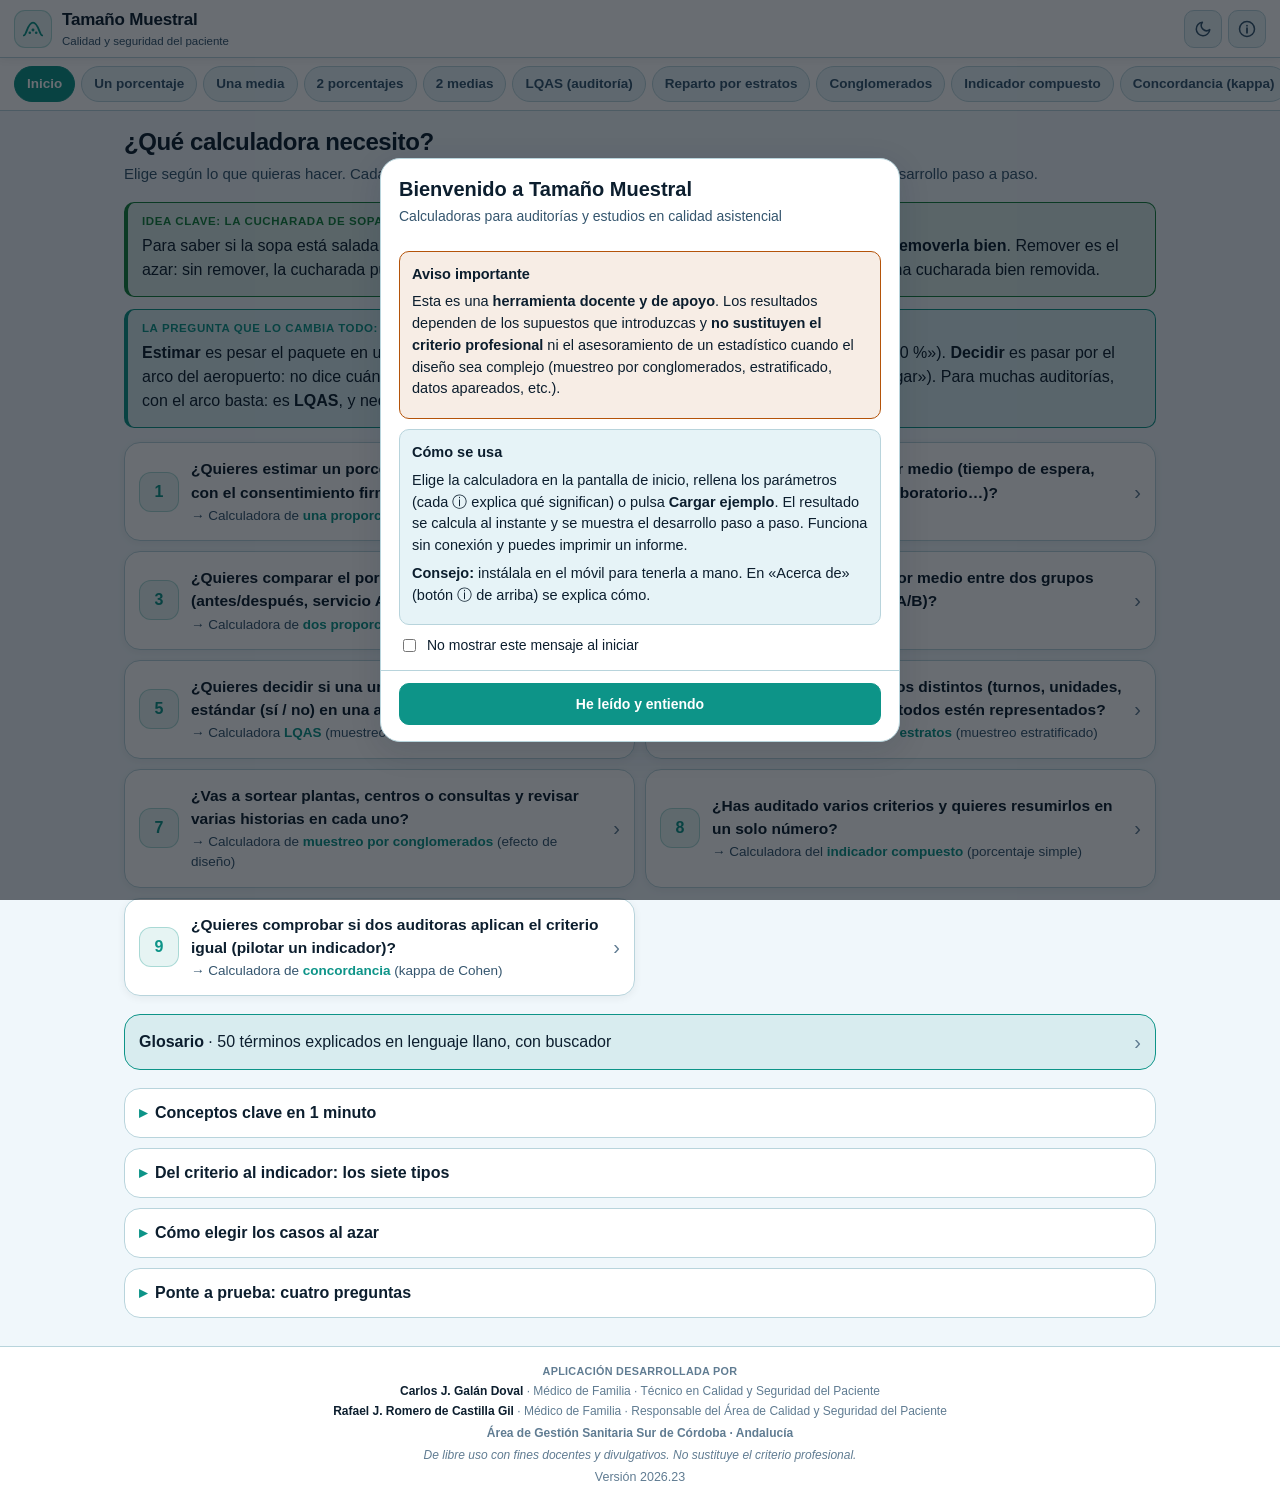
==== commit c6d7661e: "Edición independiente 2026.14 Co-Authored-By: Claude Opus 5.5 <noreply@anthropic.com>" ====
--- a/tamano-muestral/index.html
+++ b/tamano-muestral/index.html
@@ -22,7 +22,7 @@
       document.documentElement.setAttribute("data-tema", t);
     })();
   </script>
-  <link rel="stylesheet" href="styles.css?v=2026.22" />
+  <link rel="stylesheet" href="styles.css?v=2026.23" />
 </head>
 <body>
 
@@ -148,7 +148,7 @@
     </div>
   </div>
 
-  <script src="stats.js?v=2026.22"></script>
-  <script src="app.js?v=2026.22"></script>
+  <script src="stats.js?v=2026.23"></script>
+  <script src="app.js?v=2026.23"></script>
 </body>
 </html>
